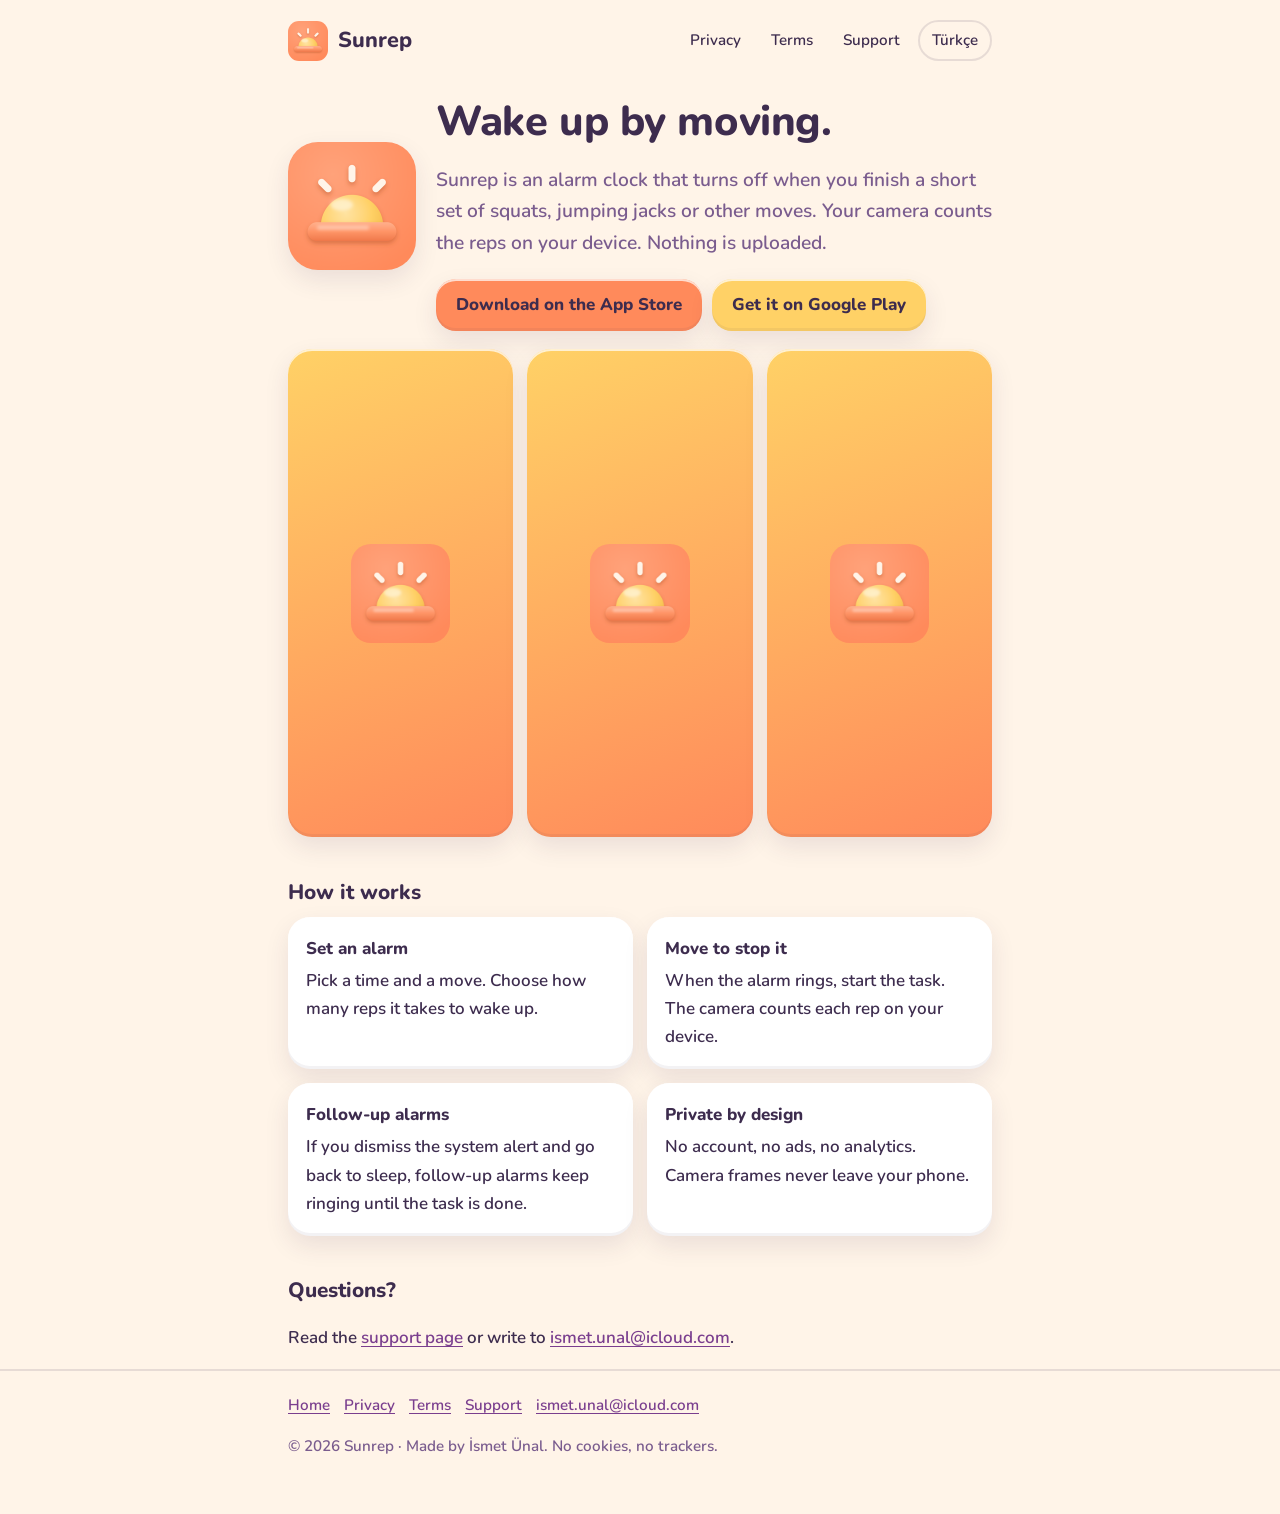
==== index.html @ 485d04ef "İlk sürüm Co-Authored-By: Claude Opus 5.5 <noreply@anthropic.com>" ====
<!doctype html>
<html lang="en">
<head>
<meta charset="utf-8">
<meta name="viewport" content="width=device-width,initial-scale=1">
<title>Sunrep – Alarm that wakes you with a workout</title>
<meta name="description" content="Sunrep is an alarm clock that only stops after you complete a short exercise, counted on-device by your camera.">
<meta name="color-scheme" content="light dark">
<meta name="theme-color" content="#FFF4E8" media="(prefers-color-scheme: light)">
<meta name="theme-color" content="#241A33" media="(prefers-color-scheme: dark)">
<meta name="referrer" content="no-referrer">
<link rel="canonical" href="https://iunalk.github.io/sunrep-support/">
<link rel="alternate" hreflang="en" href="https://iunalk.github.io/sunrep-support/">
<link rel="alternate" hreflang="tr" href="https://iunalk.github.io/sunrep-support/tr/">
<link rel="alternate" hreflang="x-default" href="https://iunalk.github.io/sunrep-support/">
<link rel="icon" type="image/png" href="assets/icon.png">
<link rel="apple-touch-icon" href="assets/apple-touch-icon.png">
<link rel="preload" href="assets/fonts/Nunito-ExtraBold.ttf" as="font" type="font/ttf" crossorigin>
<link rel="stylesheet" href="assets/site.css">
</head>
<body>
<a class="skip" href="#main">Skip to content</a>
<header class="site-header">
<div class="wrap">
<a class="brand" href="./"><img src="assets/icon.png" alt="" width="40" height="40">Sunrep</a>
<nav class="site-nav" aria-label="Main">
<a href="privacy/">Privacy</a>
<a href="terms/">Terms</a>
<a href="support/">Support</a>
<a class="lang" href="tr/" hreflang="tr" lang="tr">Türkçe</a>
</nav>
</div>
</header>
<main id="main" class="wrap">
<section class="hero" aria-labelledby="h">
<img src="assets/icon.png" alt="Sunrep app icon" width="128" height="128">
<div>
<h1 id="h">Wake up by moving.</h1>
<p class="lead">Sunrep is an alarm clock that turns off when you finish a short set of squats, jumping jacks or other moves. Your camera counts the reps on your device. Nothing is uploaded.</p>
<!-- TODO: replace # with the real App Store and Google Play URLs after the listings go live. -->
<div class="badges">
<a class="btn" href="#">Download on the App Store</a>
<a class="btn alt" href="#">Get it on Google Play</a>
</div>
</div>
</section>
<!-- TODO: replace placeholders with real screenshots. -->
<div class="shots" aria-hidden="true"><div class="shot"><img src="assets/icon.png" alt="" width="128" height="128"></div><div class="shot"><img src="assets/icon.png" alt="" width="128" height="128"></div><div class="shot"><img src="assets/icon.png" alt="" width="128" height="128"></div></div>
<h2>How it works</h2>
<ul class="features">
<li><strong>Set an alarm</strong>Pick a time and a move. Choose how many reps it takes to wake up.</li>
<li><strong>Move to stop it</strong>When the alarm rings, start the task. The camera counts each rep on your device.</li>
<li><strong>Follow-up alarms</strong>If you dismiss the system alert and go back to sleep, follow-up alarms keep ringing until the task is done.</li>
<li><strong>Private by design</strong>No account, no ads, no analytics. Camera frames never leave your phone.</li>
</ul>
<h2>Questions?</h2>
<p>Read the <a href="support/">support page</a> or write to <a href="mailto:ismet.unal@icloud.com">ismet.unal@icloud.com</a>.</p>
</main>
<footer class="site-footer">
<div class="wrap">
<nav aria-label="Footer">
<a href="./">Home</a>
<a href="privacy/">Privacy</a>
<a href="terms/">Terms</a>
<a href="support/">Support</a>
<a href="mailto:ismet.unal@icloud.com">ismet.unal@icloud.com</a>
</nav>
<p>© 2026 Sunrep · Made by İsmet Ünal. No cookies, no trackers.</p>
</div>
</footer>
</body>
</html>
---- assets/site.css ----
/* Sunrep support site. No external resources. Palette: kalk-tasarimi §2. */
@font-face{font-family:"Nunito";font-weight:600;font-style:normal;font-display:swap;src:url("fonts/Nunito-SemiBold.ttf") format("truetype")}
@font-face{font-family:"Nunito";font-weight:800;font-style:normal;font-display:swap;src:url("fonts/Nunito-ExtraBold.ttf") format("truetype")}

:root{
  color-scheme:light dark;
  --primary:#FF8A5B;--secondary:#FFD166;--accent:#A78BFA;--success:#7DD3B0;
  --bg:#FFF4E8;--surface:#FFFFFF;--text:#3D2C4E;--muted:#7A5C8E;
  --link:#7A3E8E;--line:rgba(61,44,78,.12);
  --shadow:0 10px 24px rgba(61,44,78,.10),inset 0 2px 0 rgba(255,255,255,.7),inset 0 -3px 0 rgba(61,44,78,.06);
}
@media (prefers-color-scheme:dark){:root{
  --primary:#FF9D74;--secondary:#F5C451;--accent:#B9A3FF;--success:#6CC3A0;
  --bg:#241A33;--surface:#30233F;--text:#F6EEFF;--muted:#C9B8DA;
  --link:#FFB898;--line:rgba(246,238,255,.12);
  --shadow:0 10px 24px rgba(0,0,0,.35),inset 0 1px 0 rgba(255,255,255,.06),inset 0 -3px 0 rgba(0,0,0,.18);
}}

*,*::before,*::after{box-sizing:border-box}
html{-webkit-text-size-adjust:100%;scroll-behavior:smooth}
body{margin:0;background:var(--bg);color:var(--text);font:600 1.0625rem/1.65 "Nunito",ui-rounded,-apple-system,"Segoe UI",Roboto,sans-serif}
a{color:var(--link);text-underline-offset:.18em}
a:focus-visible,summary:focus-visible{outline:3px solid var(--accent);outline-offset:3px;border-radius:6px}
.skip{position:absolute;left:-9999px;top:0}
.skip:focus{left:16px;top:16px;z-index:10;background:var(--surface);padding:8px 14px;border-radius:12px}

.wrap{max-width:46rem;margin:0 auto;padding:0 16px}
.site-header{padding:20px 0}
.site-header .wrap{display:flex;align-items:center;gap:12px;flex-wrap:wrap}
.brand{display:flex;align-items:center;gap:10px;color:var(--text);text-decoration:none;font-weight:800;font-size:1.35rem;margin-right:auto}
.brand img{width:40px;height:40px;border-radius:11px}
.site-nav{display:flex;gap:6px;flex-wrap:wrap;align-items:center}
.site-nav a{color:var(--text);text-decoration:none;padding:6px 12px;border-radius:999px;font-size:.95rem}
.site-nav a:hover{background:var(--surface)}
.site-nav a[aria-current="page"]{background:var(--surface);box-shadow:var(--shadow)}
.site-nav .lang{border:2px solid var(--line)}

main{padding:8px 0 48px}
h1{font-weight:800;font-size:clamp(1.9rem,6vw,2.6rem);line-height:1.15;letter-spacing:-.01em;margin:.4em 0 .3em}
h2{font-weight:800;font-size:1.3rem;margin:1.8em 0 .4em}
h3{font-weight:800;font-size:1.05rem;margin:1.2em 0 .3em}
.lead{font-size:1.2rem;color:var(--muted)}
.meta{color:var(--muted);font-size:.95rem}

.card{background:var(--surface);border-radius:26px;padding:22px;box-shadow:var(--shadow);margin:18px 0}
.hero{display:grid;gap:20px;align-items:center;grid-template-columns:1fr}
.hero img{width:128px;height:128px;border-radius:30px;box-shadow:var(--shadow)}
@media (min-width:640px){.hero{grid-template-columns:auto 1fr}}

.badges{display:flex;gap:10px;flex-wrap:wrap;margin:18px 0 0}
.btn{display:inline-block;text-decoration:none;font-weight:800;color:#3D2C4E;background:var(--primary);padding:12px 20px;border-radius:20px;box-shadow:var(--shadow);transition:transform .12s ease}
.btn.alt{background:var(--secondary)}
.btn:active{transform:scale(.96)}

.features{list-style:none;padding:0;margin:0;display:grid;gap:14px;grid-template-columns:1fr}
@media (min-width:640px){.features{grid-template-columns:1fr 1fr}}
.features li{background:var(--surface);border-radius:22px;padding:18px;box-shadow:var(--shadow)}
.features strong{display:block;font-weight:800;margin-bottom:4px}

.shots{display:grid;gap:14px;grid-template-columns:repeat(auto-fit,minmax(140px,1fr));margin:18px 0}
.shot{aspect-ratio:9/19.5;border-radius:24px;background:linear-gradient(160deg,var(--secondary),var(--primary));display:grid;place-items:center;box-shadow:var(--shadow)}
.shot img{width:44%;height:auto;border-radius:20%}

details{background:var(--surface);border-radius:20px;padding:4px 18px;margin:10px 0;box-shadow:var(--shadow)}
summary{cursor:pointer;font-weight:800;padding:12px 0;list-style-position:outside}
details[open] summary{border-bottom:2px solid var(--line);margin-bottom:8px}

.site-footer{border-top:2px solid var(--line);padding:22px 0 40px;color:var(--muted);font-size:.95rem}
.site-footer nav{display:flex;gap:14px;flex-wrap:wrap;margin-bottom:6px}

@media (prefers-reduced-motion:reduce){
  html{scroll-behavior:auto}
  *,*::before,*::after{transition:none!important;animation:none!important}
}
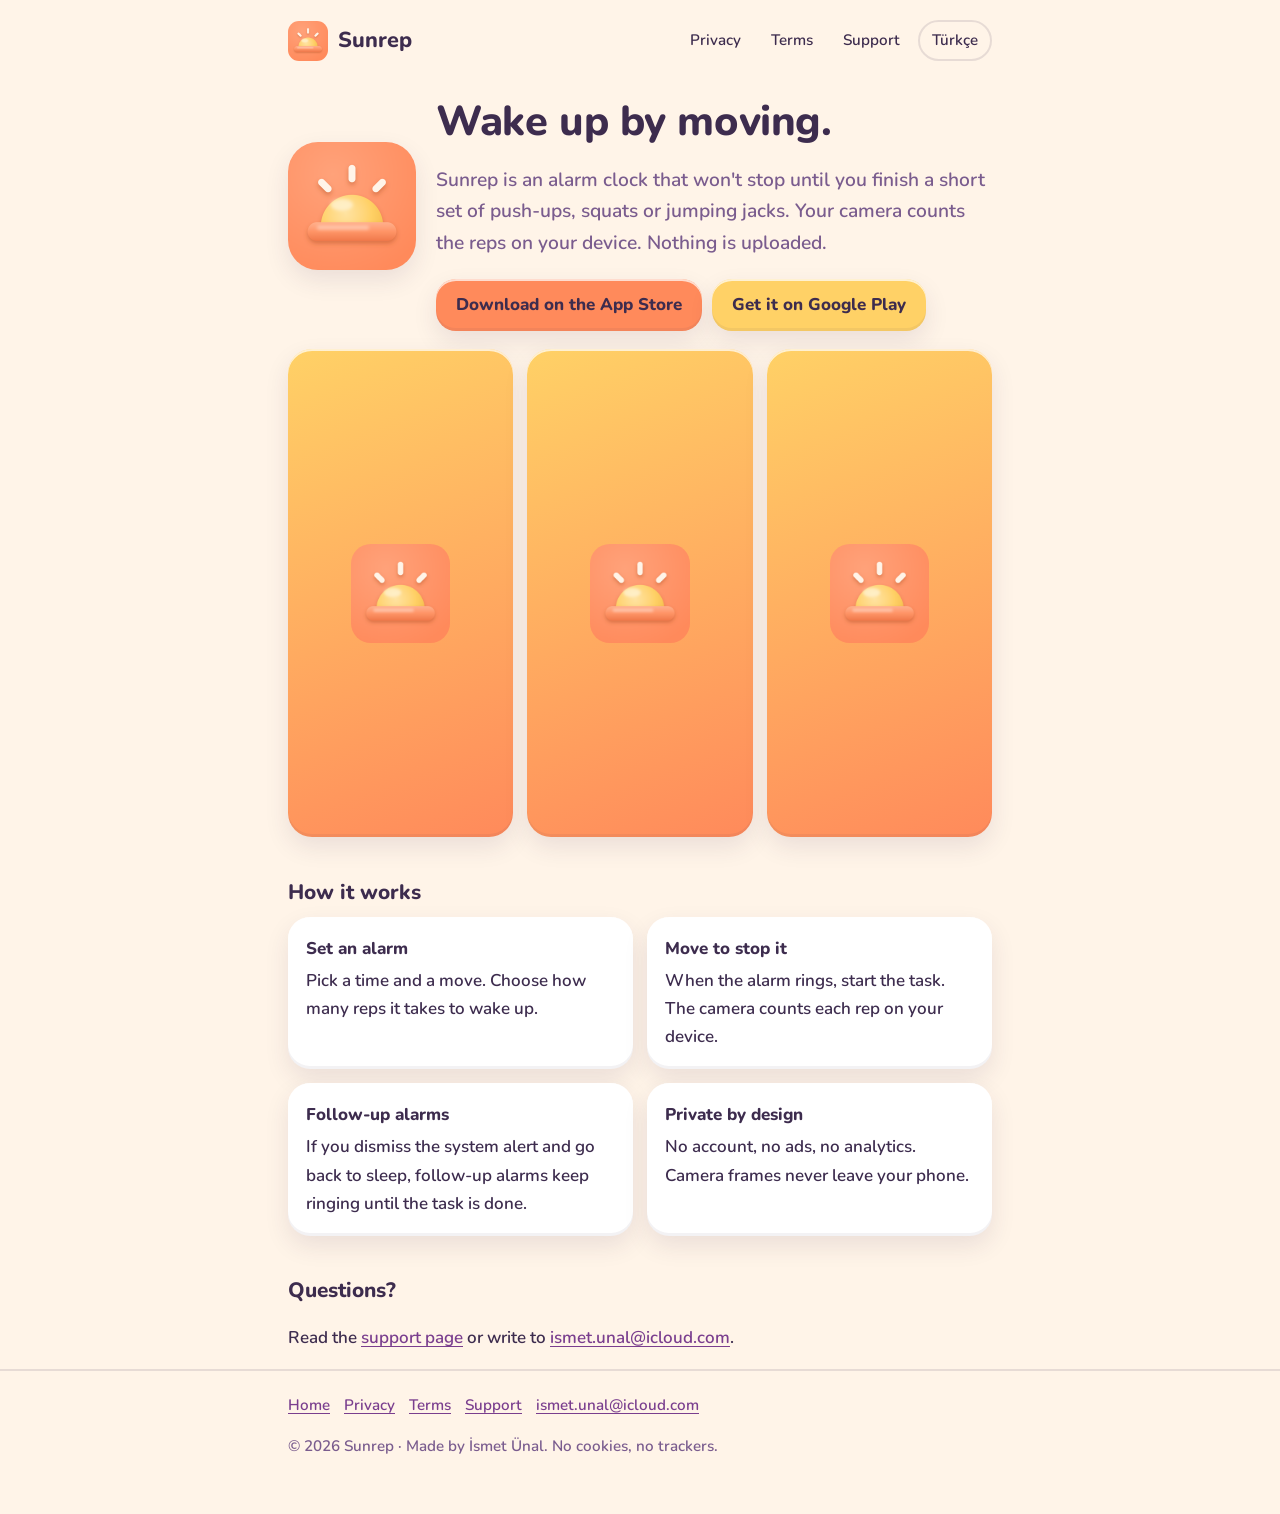
==== commit dfd574c0: "Ana sayfa: egzersiz listesi uygulamayla eşleşti Co-Authored-By: Claude Opus 5.5 <noreply@anthropic.c" ====
--- a/index.html
+++ b/index.html
@@ -36,7 +36,7 @@
 <img src="assets/icon.png" alt="Sunrep app icon" width="128" height="128">
 <div>
 <h1 id="h">Wake up by moving.</h1>
-<p class="lead">Sunrep is an alarm clock that turns off when you finish a short set of squats, jumping jacks or other moves. Your camera counts the reps on your device. Nothing is uploaded.</p>
+<p class="lead">Sunrep is an alarm clock that won't stop until you finish a short set of push-ups, squats or jumping jacks. Your camera counts the reps on your device. Nothing is uploaded.</p>
 <!-- TODO: replace # with the real App Store and Google Play URLs after the listings go live. -->
 <div class="badges">
 <a class="btn" href="#">Download on the App Store</a>
